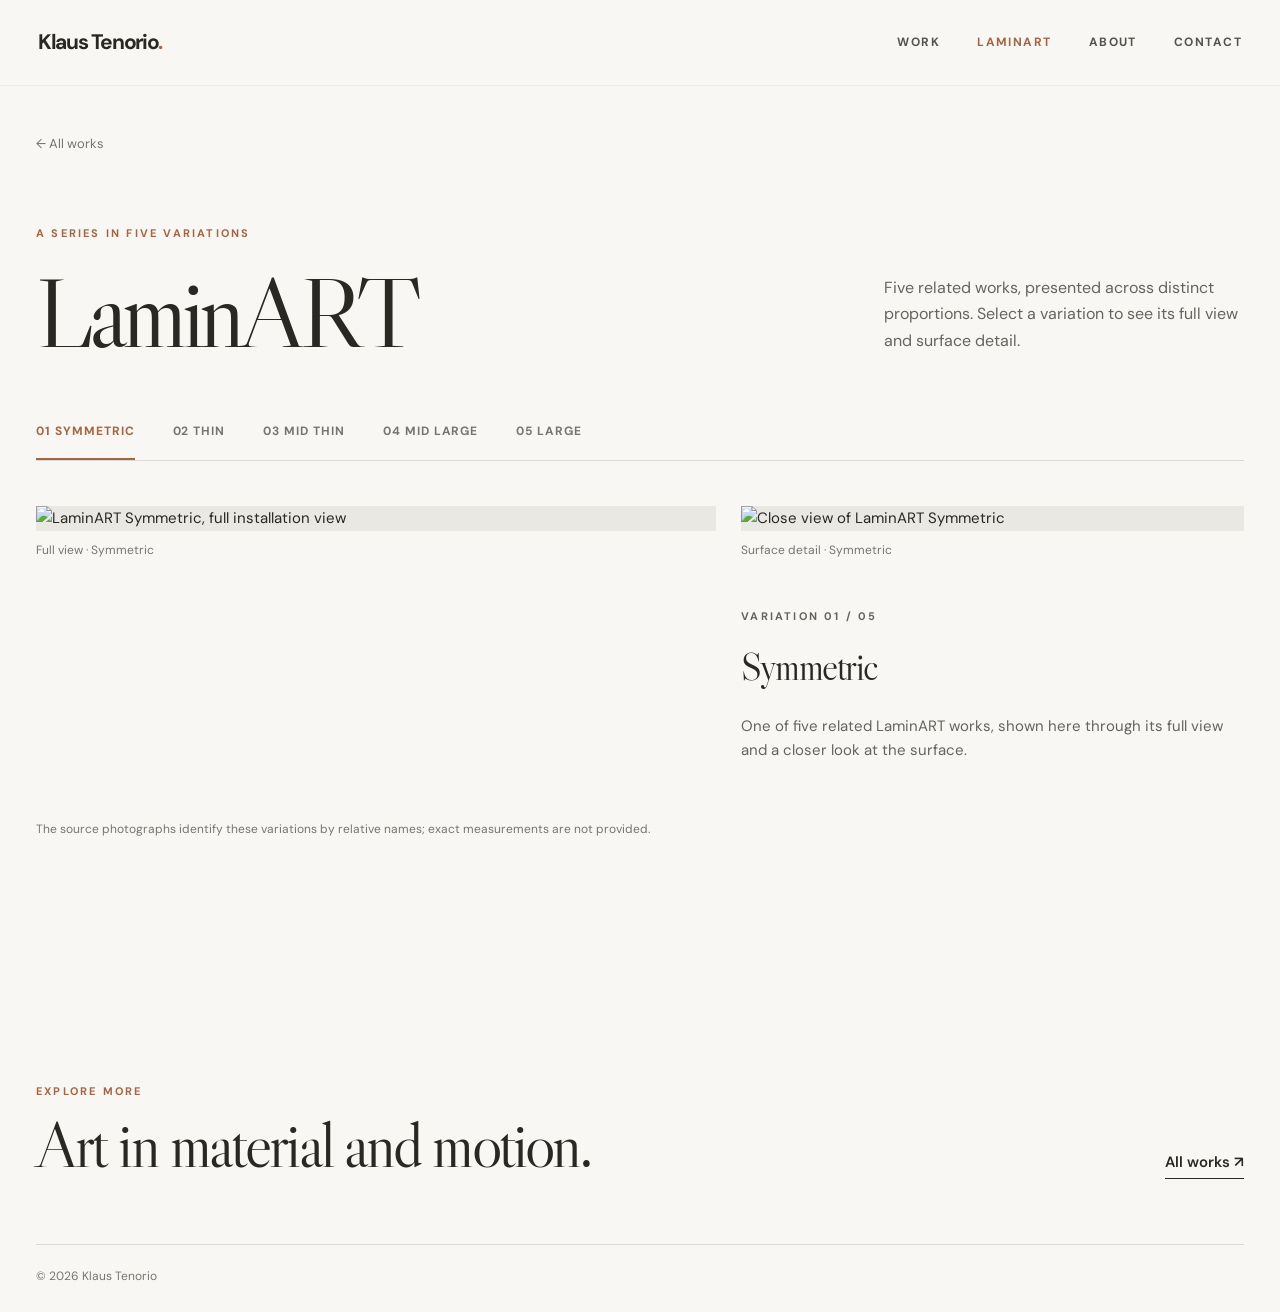
==== laminart.html @ 3f9e4c58 "Add files via upload" ====
<!doctype html>
<html lang="en">
<head>
  <meta charset="utf-8">
  <meta name="viewport" content="width=device-width, initial-scale=1">
  <meta name="description" content="Explore the five LaminART variants by Klaus Tenorio, with detailed and installation views.">
  <meta name="theme-color" content="#f8f7f4">
  <title>LaminART — Klaus Tenorio</title>
  <link rel="stylesheet" href="styles.css">
  <script defer src="site.js"></script>
</head>
<body data-page="laminart">
  <a class="skip-link" href="#main">Skip to content</a>
  <header class="site-header">
    <a class="brand" href="./" aria-label="Klaus Tenorio, home">Klaus Tenorio<span class="brand-dot">.</span></a>
    <nav aria-label="Main navigation">
      <a href="index.html#work">Work</a>
      <a class="current" href="laminart.html">LaminART</a>
      <a href="index.html#about">About</a>
      <a href="index.html#contact">Contact</a>
    </nav>
  </header>

  <main id="main" class="wrap laminart-main">
    <a class="back-link" href="index.html#work">← All works</a>
    <div class="laminart-intro">
      <div><p class="eyebrow">A series in five variations</p><h1>LaminART</h1></div>
      <p>Five related works, presented across distinct proportions. Select a variation to see its full view and surface detail.</p>
    </div>
    <div class="variant-tabs" role="tablist" aria-label="LaminART variations" id="variant-tabs"></div>
    <section class="variant-panel" id="variant-panel" role="tabpanel" aria-labelledby="variant-tab-1" tabindex="0"></section>
    <p class="dimensions-note">The source photographs identify these variations by relative names; exact measurements are not provided.</p>
  </main>

  <footer class="site-footer wrap" id="contact">
    <div><p class="eyebrow">Explore more</p><h2>Art in material and motion.</h2></div>
    <a class="footer-link" href="index.html#work">All works ↗</a>
    <p class="footer-bottom">© <span id="year"></span> Klaus Tenorio</p>
  </footer>
</body>
</html>
---- styles.css ----
@import url('https://fonts.googleapis.com/css2?family=DM+Sans:wght@400;500;600;700&family=Libre+Caslon+Display&display=swap');

:root{--paper:#f8f7f4;--ink:#292823;--muted:#77756f;--line:#dcdad4;--accent:#a56442;--white:#fff}
*{box-sizing:border-box}
html{scroll-behavior:smooth}
body{margin:0;background:var(--paper);color:var(--ink);font-family:'DM Sans',Arial,sans-serif;font-size:15px;line-height:1.65}
body:has(.work-dialog[open]){overflow:hidden}
button,a{ -webkit-tap-highlight-color:transparent }
a{color:inherit;text-decoration:none}
button{font:inherit}
img{display:block;max-width:100%}
.wrap{width:min(1230px,calc(100% - 72px));margin-inline:auto}
.skip-link{position:absolute;left:12px;top:-100px;padding:10px 14px;background:var(--ink);color:white;z-index:1000}.skip-link:focus{top:12px}
.site-header{height:86px;display:flex;align-items:center;justify-content:space-between;padding:0 38px;background:var(--paper);border-bottom:1px solid rgba(0,0,0,.045)}
.brand{font-weight:700;font-size:21px;letter-spacing:-.065em;white-space:nowrap}.brand-dot{color:var(--accent)}
.site-header nav{display:flex;gap:37px;align-items:center}.site-header nav a{font-size:12px;font-weight:700;letter-spacing:.12em;text-transform:uppercase;color:#55534e;transition:color .2s}.site-header nav a:hover,.site-header nav a.current{color:var(--accent)}
.eyebrow{text-transform:uppercase;letter-spacing:.2em;color:var(--accent);font-size:11px;font-weight:700;line-height:1.5}
.intro{padding-top:86px;padding-bottom:78px}.intro h1,.laminart-intro h1{font-family:'Libre Caslon Display',Georgia,serif;font-size:clamp(55px,7.8vw,114px);font-weight:400;line-height:.99;letter-spacing:-.055em;margin:22px 0 28px}.intro h1 em{font-weight:400;color:#a9a69f}.intro-copy{font-size:17px;color:#66645e;max-width:500px;margin:0}
.section-heading{display:flex;justify-content:space-between;align-items:end;border-bottom:1px solid var(--line);margin-bottom:28px;padding-bottom:14px}.section-heading h2{font-size:14px;letter-spacing:.14em;text-transform:uppercase;margin:0}.section-heading span{font-size:12px;color:var(--muted);letter-spacing:.12em}
.work-section{padding-bottom:130px}.work-grid{display:grid;grid-template-columns:repeat(2,minmax(0,1fr));column-gap:24px;row-gap:60px}.work-card{display:block;text-align:left;background:transparent;border:0;padding:0;cursor:pointer;width:100%}.work-card:focus-visible,.variant-tabs button:focus-visible,.dialog-controls button:focus-visible,.dialog-close:focus-visible{outline:3px solid var(--accent);outline-offset:5px}.work-card-image{aspect-ratio:1.07;overflow:hidden;background:#e9e7e2}.work-card img{width:100%;height:100%;object-fit:cover;transition:transform .5s cubic-bezier(.2,.7,.2,1)}.work-card:hover img{transform:scale(1.035)}.work-card-info{display:flex;justify-content:space-between;gap:20px;padding-top:15px;align-items:start}.work-card h3{font-size:17px;font-weight:600;letter-spacing:-.035em;line-height:1.3;margin:0}.work-card p{color:var(--muted);font-size:12px;letter-spacing:.07em;text-transform:uppercase;margin:6px 0 0}.work-card-arrow{font-size:21px;line-height:1;color:var(--accent)}
.about-section{background:#eae8e1;padding:112px 0}.about-grid{display:grid;grid-template-columns:.78fr 1fr;gap:clamp(50px,8vw,150px);align-items:center}.about-image{margin:0}.about-image img{width:100%;max-height:690px;object-fit:cover}.about-image figcaption{font-size:11px;color:#77756f;padding-top:10px}.about-content h2,.site-footer h2{font-family:'Libre Caslon Display',Georgia,serif;font-size:clamp(48px,5vw,76px);font-weight:400;line-height:1.06;letter-spacing:-.045em;margin:20px 0 36px}.about-content p:not(.eyebrow){max-width:640px;color:#54524d;font-size:16px;line-height:1.82}.about-content .about-note{font-size:13px!important;color:#85827b!important;margin-top:30px}
.site-footer{display:grid;grid-template-columns:1fr auto;align-items:end;padding-top:95px;padding-bottom:25px;gap:65px}.site-footer h2{margin:12px 0 0}.footer-link{border-bottom:1px solid var(--ink);padding-bottom:4px;font-weight:600}.footer-link:hover{color:var(--accent);border-color:var(--accent)}.footer-bottom{grid-column:1/-1;border-top:1px solid var(--line);padding-top:22px;color:var(--muted);font-size:12px;margin:0}
.work-dialog{border:0;max-width:min(1120px,calc(100% - 50px));width:100%;max-height:min(850px,calc(100% - 50px));padding:0;background:var(--paper);color:var(--ink);box-shadow:0 20px 80px #0003}.work-dialog::backdrop{background:rgba(28,27,24,.75)}.dialog-layout{display:grid;grid-template-columns:1.2fr .8fr;min-height:590px}.dialog-gallery{background:#e5e3dd;display:flex;flex-direction:column;min-width:0}.dialog-stage{flex:1;min-height:0;display:grid;place-items:center;padding:22px}.dialog-stage img{max-width:100%;max-height:min(680px,72vh);object-fit:contain}.dialog-controls{display:flex;justify-content:center;align-items:center;gap:35px;padding:9px 0 18px}.dialog-controls button{border:0;background:transparent;font-size:24px;cursor:pointer;padding:0 10px}.dialog-controls span{font-size:12px;letter-spacing:.1em;color:var(--muted)}.dialog-copy{padding:90px 55px 60px;overflow:auto}.dialog-copy h2{font-family:'Libre Caslon Display',Georgia,serif;font-size:clamp(36px,3.5vw,58px);line-height:1.08;letter-spacing:-.045em;font-weight:400;margin:15px 0 28px}.dialog-copy p{color:#57554f;line-height:1.8}.dialog-meta{border-top:1px solid var(--line);margin-top:28px;padding-top:20px;font-size:12px;color:var(--muted)!important}.dialog-close{position:absolute;right:17px;top:12px;z-index:2;border:0;background:var(--paper);font-size:32px;line-height:1;cursor:pointer;width:42px;height:42px}
.laminart-main{padding-top:45px;padding-bottom:125px}.back-link{font-size:13px;color:var(--muted)}.back-link:hover{color:var(--accent)}.laminart-intro{display:grid;grid-template-columns:1fr 360px;gap:70px;align-items:end;margin:58px 0 60px}.laminart-intro h1{margin-bottom:0}.laminart-intro>p{color:#66645e;font-size:16px;margin:0 0 8px}.variant-tabs{display:flex;flex-wrap:wrap;border-bottom:1px solid var(--line);gap:38px}.variant-tabs button{border:0;border-bottom:2px solid transparent;background:none;cursor:pointer;padding:0 0 16px;font-size:12px;font-weight:700;text-transform:uppercase;letter-spacing:.08em;color:var(--muted)}.variant-tabs button[aria-selected="true"]{color:var(--accent);border-color:var(--accent)}.variant-panel{padding-top:45px;display:grid;grid-template-columns:1.15fr .85fr;gap:25px}.variant-panel figure{margin:0}.variant-panel img{width:100%;height:auto;background:#eae8e3}.variant-panel figcaption{font-size:12px;color:var(--muted);padding-top:10px}.variant-panel .variant-main-image{grid-row:span 2}.variant-panel .variant-main-image img{max-height:950px;object-fit:cover}.variant-panel .variant-detail-image img{max-height:660px;object-fit:cover}.variant-panel .variant-copy{padding:12px 20px 0 0}.variant-panel h2{font-family:'Libre Caslon Display',Georgia,serif;font-size:38px;font-weight:400;letter-spacing:-.04em;margin:10px 0}.variant-panel p{color:#66645e}.dimensions-note{font-size:12px;color:var(--muted);margin-top:42px}
@media(max-width:800px){.wrap{width:min(100% - 36px,650px)}.site-header{height:auto;min-height:70px;padding:16px 18px;align-items:flex-start;gap:12px;flex-wrap:wrap}.brand{font-size:19px}.site-header nav{gap:17px;flex-wrap:wrap}.site-header nav a{font-size:10px}.intro{padding-top:58px;padding-bottom:60px}.intro h1{font-size:clamp(50px,10vw,76px)}.work-grid{gap:38px 15px}.work-card h3{font-size:15px}.work-card-image{aspect-ratio:.82}.about-section{padding:70px 0}.about-grid{grid-template-columns:1fr;gap:40px}.about-image{max-height:450px}.site-footer{padding-top:60px}.dialog-layout{grid-template-columns:1fr;min-height:0}.work-dialog{overflow:auto}.dialog-stage img{max-height:50vh}.dialog-copy{padding:20px 28px 35px}.laminart-intro{grid-template-columns:1fr;gap:10px;margin:40px 0}.variant-panel{grid-template-columns:1fr 1fr}.variant-panel .variant-main-image{grid-column:1/-1;grid-row:auto}.variant-panel .variant-copy{padding:0;grid-column:1/-1}}
@media(max-width:560px){.site-header nav{width:100%;justify-content:space-between}.intro h1{font-size:51px}.intro-copy{font-size:15px}.work-grid{grid-template-columns:1fr;gap:40px}.work-card-image{aspect-ratio:1.05}.about-content h2,.site-footer h2{font-size:49px}.site-footer{gap:35px}.footer-link{font-size:14px}.variant-tabs{gap:12px 18px}.variant-tabs button{font-size:10px;padding-bottom:10px}.variant-panel{grid-template-columns:1fr}.variant-panel .variant-main-image{grid-column:auto}.variant-panel .variant-detail-image img{max-height:none}.work-dialog{max-width:calc(100% - 18px);max-height:calc(100% - 18px)}}
@media(prefers-reduced-motion:reduce){html{scroll-behavior:auto}.work-card img{transition:none}}
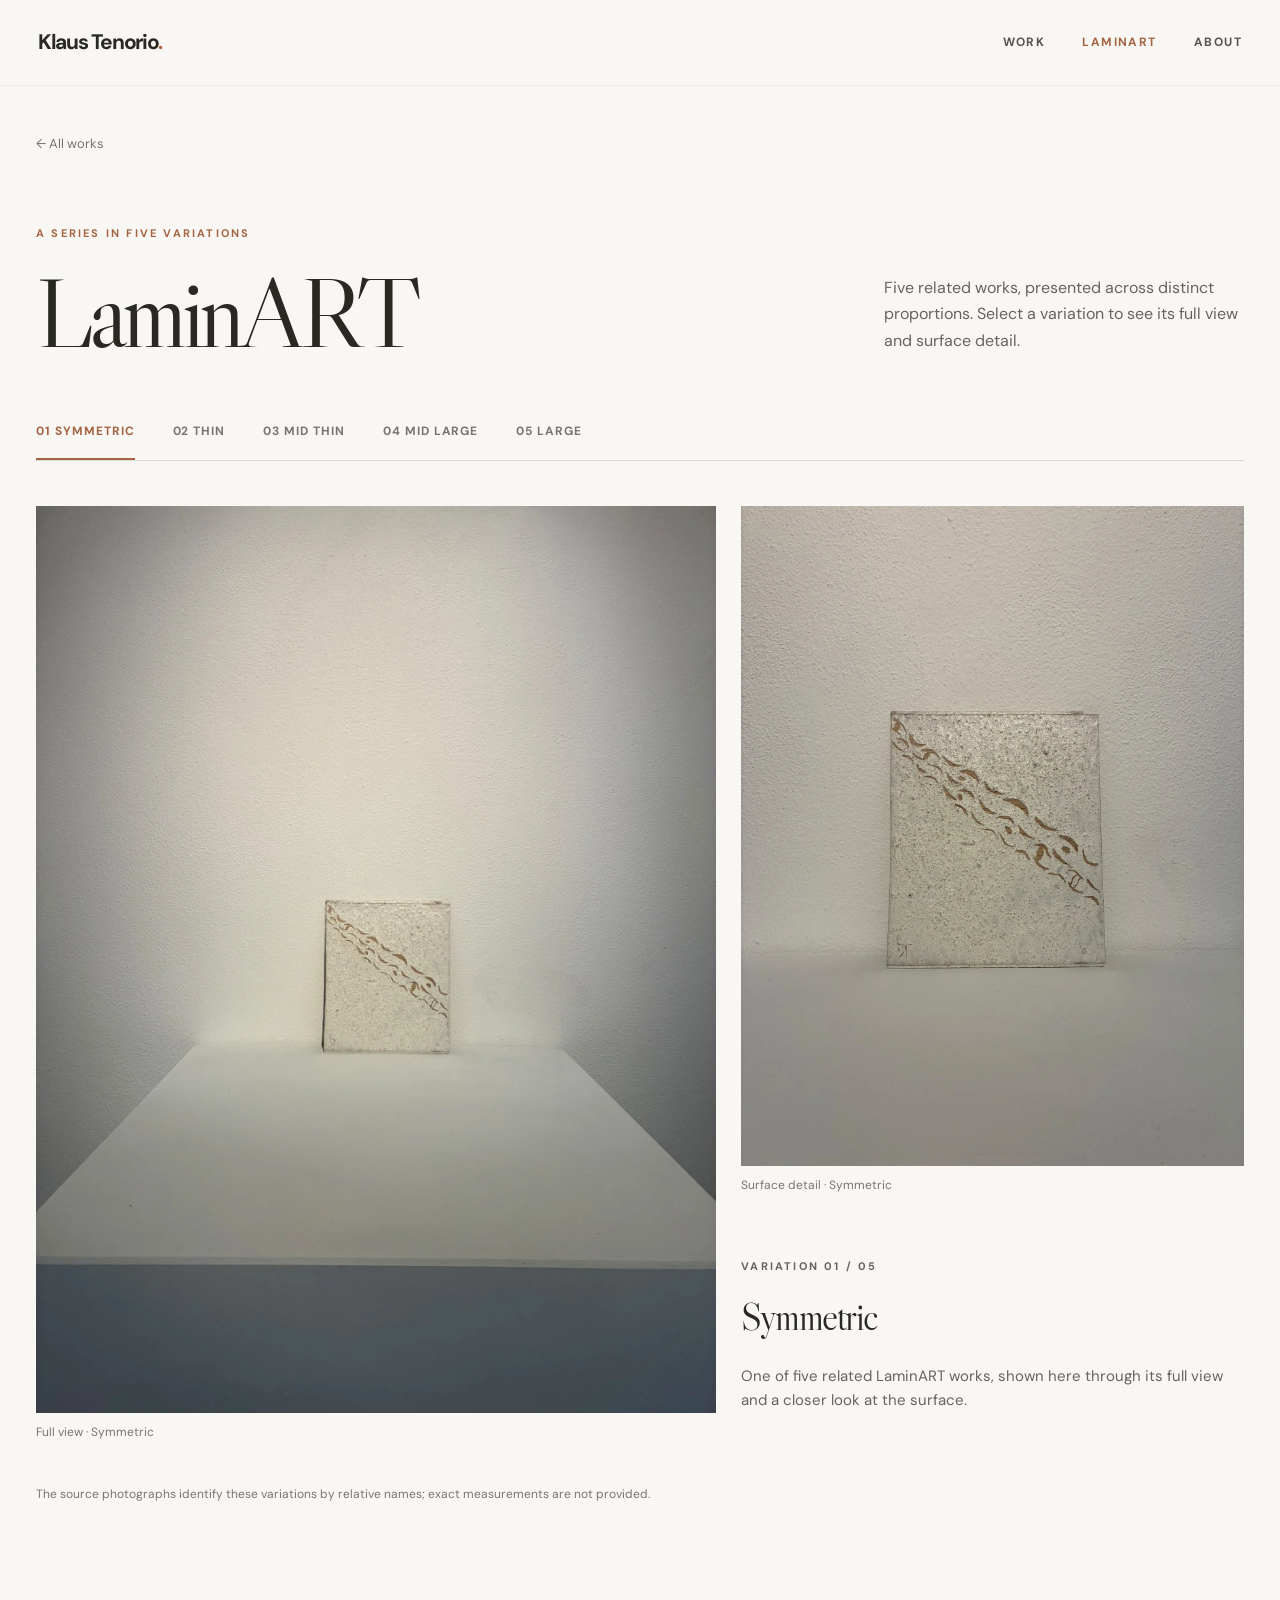
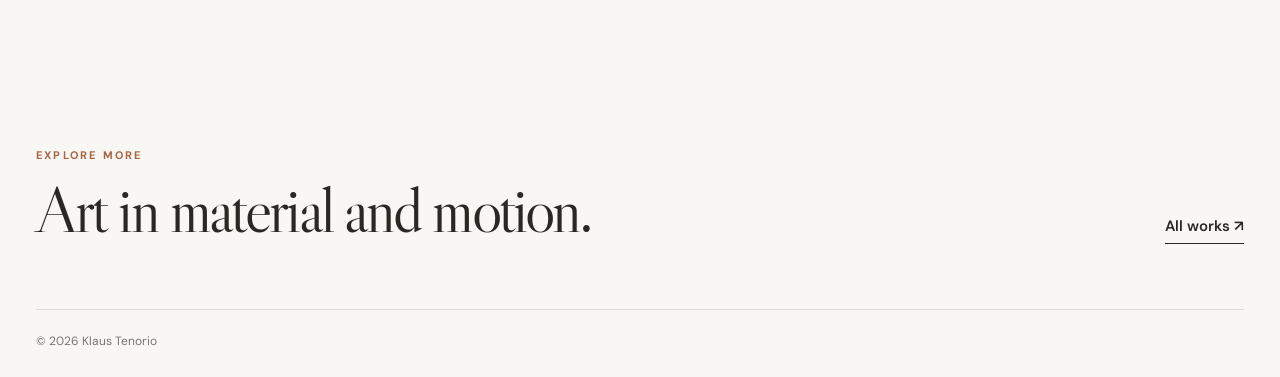
==== commit 97973b1b: "Replace contact section with email" ====
--- a/laminart.html
+++ b/laminart.html
@@ -17,7 +17,6 @@
       <a href="index.html#work">Work</a>
       <a class="current" href="laminart.html">LaminART</a>
       <a href="index.html#about">About</a>
-      <a href="index.html#contact">Contact</a>
     </nav>
   </header>
 
@@ -32,7 +31,7 @@
     <p class="dimensions-note">The source photographs identify these variations by relative names; exact measurements are not provided.</p>
   </main>
 
-  <footer class="site-footer wrap" id="contact">
+  <footer class="site-footer wrap">
     <div><p class="eyebrow">Explore more</p><h2>Art in material and motion.</h2></div>
     <a class="footer-link" href="index.html#work">All works ↗</a>
     <p class="footer-bottom">© <span id="year"></span> Klaus Tenorio</p>
--- a/styles.css
+++ b/styles.css
@@ -19,7 +19,9 @@
 .section-heading{display:flex;justify-content:space-between;align-items:end;border-bottom:1px solid var(--line);margin-bottom:28px;padding-bottom:14px}.section-heading h2{font-size:14px;letter-spacing:.14em;text-transform:uppercase;margin:0}.section-heading span{font-size:12px;color:var(--muted);letter-spacing:.12em}
 .work-section{padding-bottom:130px}.work-grid{display:grid;grid-template-columns:repeat(2,minmax(0,1fr));column-gap:24px;row-gap:60px}.work-card{display:block;text-align:left;background:transparent;border:0;padding:0;cursor:pointer;width:100%}.work-card:focus-visible,.variant-tabs button:focus-visible,.dialog-controls button:focus-visible,.dialog-close:focus-visible{outline:3px solid var(--accent);outline-offset:5px}.work-card-image{aspect-ratio:1.07;overflow:hidden;background:#e9e7e2}.work-card img{width:100%;height:100%;object-fit:cover;transition:transform .5s cubic-bezier(.2,.7,.2,1)}.work-card:hover img{transform:scale(1.035)}.work-card-info{display:flex;justify-content:space-between;gap:20px;padding-top:15px;align-items:start}.work-card h3{font-size:17px;font-weight:600;letter-spacing:-.035em;line-height:1.3;margin:0}.work-card p{color:var(--muted);font-size:12px;letter-spacing:.07em;text-transform:uppercase;margin:6px 0 0}.work-card-arrow{font-size:21px;line-height:1;color:var(--accent)}
 .about-section{background:#eae8e1;padding:112px 0}.about-grid{display:grid;grid-template-columns:.78fr 1fr;gap:clamp(50px,8vw,150px);align-items:center}.about-image{margin:0}.about-image img{width:100%;max-height:690px;object-fit:cover}.about-image figcaption{font-size:11px;color:#77756f;padding-top:10px}.about-content h2,.site-footer h2{font-family:'Libre Caslon Display',Georgia,serif;font-size:clamp(48px,5vw,76px);font-weight:400;line-height:1.06;letter-spacing:-.045em;margin:20px 0 36px}.about-content p:not(.eyebrow){max-width:640px;color:#54524d;font-size:16px;line-height:1.82}.about-content .about-note{font-size:13px!important;color:#85827b!important;margin-top:30px}
+.about-content .about-email{margin-top:24px}.about-email a{color:var(--ink);font-weight:600;border-bottom:1px solid var(--ink);padding-bottom:3px}.about-email a:hover{color:var(--accent);border-color:var(--accent)}
 .site-footer{display:grid;grid-template-columns:1fr auto;align-items:end;padding-top:95px;padding-bottom:25px;gap:65px}.site-footer h2{margin:12px 0 0}.footer-link{border-bottom:1px solid var(--ink);padding-bottom:4px;font-weight:600}.footer-link:hover{color:var(--accent);border-color:var(--accent)}.footer-bottom{grid-column:1/-1;border-top:1px solid var(--line);padding-top:22px;color:var(--muted);font-size:12px;margin:0}
+.site-footer--simple{display:block;padding-top:28px}
 .work-dialog{border:0;max-width:min(1120px,calc(100% - 50px));width:100%;max-height:min(850px,calc(100% - 50px));padding:0;background:var(--paper);color:var(--ink);box-shadow:0 20px 80px #0003}.work-dialog::backdrop{background:rgba(28,27,24,.75)}.dialog-layout{display:grid;grid-template-columns:1.2fr .8fr;min-height:590px}.dialog-gallery{background:#e5e3dd;display:flex;flex-direction:column;min-width:0}.dialog-stage{flex:1;min-height:0;display:grid;place-items:center;padding:22px}.dialog-stage img{max-width:100%;max-height:min(680px,72vh);object-fit:contain}.dialog-controls{display:flex;justify-content:center;align-items:center;gap:35px;padding:9px 0 18px}.dialog-controls button{border:0;background:transparent;font-size:24px;cursor:pointer;padding:0 10px}.dialog-controls span{font-size:12px;letter-spacing:.1em;color:var(--muted)}.dialog-copy{padding:90px 55px 60px;overflow:auto}.dialog-copy h2{font-family:'Libre Caslon Display',Georgia,serif;font-size:clamp(36px,3.5vw,58px);line-height:1.08;letter-spacing:-.045em;font-weight:400;margin:15px 0 28px}.dialog-copy p{color:#57554f;line-height:1.8}.dialog-meta{border-top:1px solid var(--line);margin-top:28px;padding-top:20px;font-size:12px;color:var(--muted)!important}.dialog-close{position:absolute;right:17px;top:12px;z-index:2;border:0;background:var(--paper);font-size:32px;line-height:1;cursor:pointer;width:42px;height:42px}
 .laminart-main{padding-top:45px;padding-bottom:125px}.back-link{font-size:13px;color:var(--muted)}.back-link:hover{color:var(--accent)}.laminart-intro{display:grid;grid-template-columns:1fr 360px;gap:70px;align-items:end;margin:58px 0 60px}.laminart-intro h1{margin-bottom:0}.laminart-intro>p{color:#66645e;font-size:16px;margin:0 0 8px}.variant-tabs{display:flex;flex-wrap:wrap;border-bottom:1px solid var(--line);gap:38px}.variant-tabs button{border:0;border-bottom:2px solid transparent;background:none;cursor:pointer;padding:0 0 16px;font-size:12px;font-weight:700;text-transform:uppercase;letter-spacing:.08em;color:var(--muted)}.variant-tabs button[aria-selected="true"]{color:var(--accent);border-color:var(--accent)}.variant-panel{padding-top:45px;display:grid;grid-template-columns:1.15fr .85fr;gap:25px}.variant-panel figure{margin:0}.variant-panel img{width:100%;height:auto;background:#eae8e3}.variant-panel figcaption{font-size:12px;color:var(--muted);padding-top:10px}.variant-panel .variant-main-image{grid-row:span 2}.variant-panel .variant-main-image img{max-height:950px;object-fit:cover}.variant-panel .variant-detail-image img{max-height:660px;object-fit:cover}.variant-panel .variant-copy{padding:12px 20px 0 0}.variant-panel h2{font-family:'Libre Caslon Display',Georgia,serif;font-size:38px;font-weight:400;letter-spacing:-.04em;margin:10px 0}.variant-panel p{color:#66645e}.dimensions-note{font-size:12px;color:var(--muted);margin-top:42px}
 @media(max-width:800px){.wrap{width:min(100% - 36px,650px)}.site-header{height:auto;min-height:70px;padding:16px 18px;align-items:flex-start;gap:12px;flex-wrap:wrap}.brand{font-size:19px}.site-header nav{gap:17px;flex-wrap:wrap}.site-header nav a{font-size:10px}.intro{padding-top:58px;padding-bottom:60px}.intro h1{font-size:clamp(50px,10vw,76px)}.work-grid{gap:38px 15px}.work-card h3{font-size:15px}.work-card-image{aspect-ratio:.82}.about-section{padding:70px 0}.about-grid{grid-template-columns:1fr;gap:40px}.about-image{max-height:450px}.site-footer{padding-top:60px}.dialog-layout{grid-template-columns:1fr;min-height:0}.work-dialog{overflow:auto}.dialog-stage img{max-height:50vh}.dialog-copy{padding:20px 28px 35px}.laminart-intro{grid-template-columns:1fr;gap:10px;margin:40px 0}.variant-panel{grid-template-columns:1fr 1fr}.variant-panel .variant-main-image{grid-column:1/-1;grid-row:auto}.variant-panel .variant-copy{padding:0;grid-column:1/-1}}
